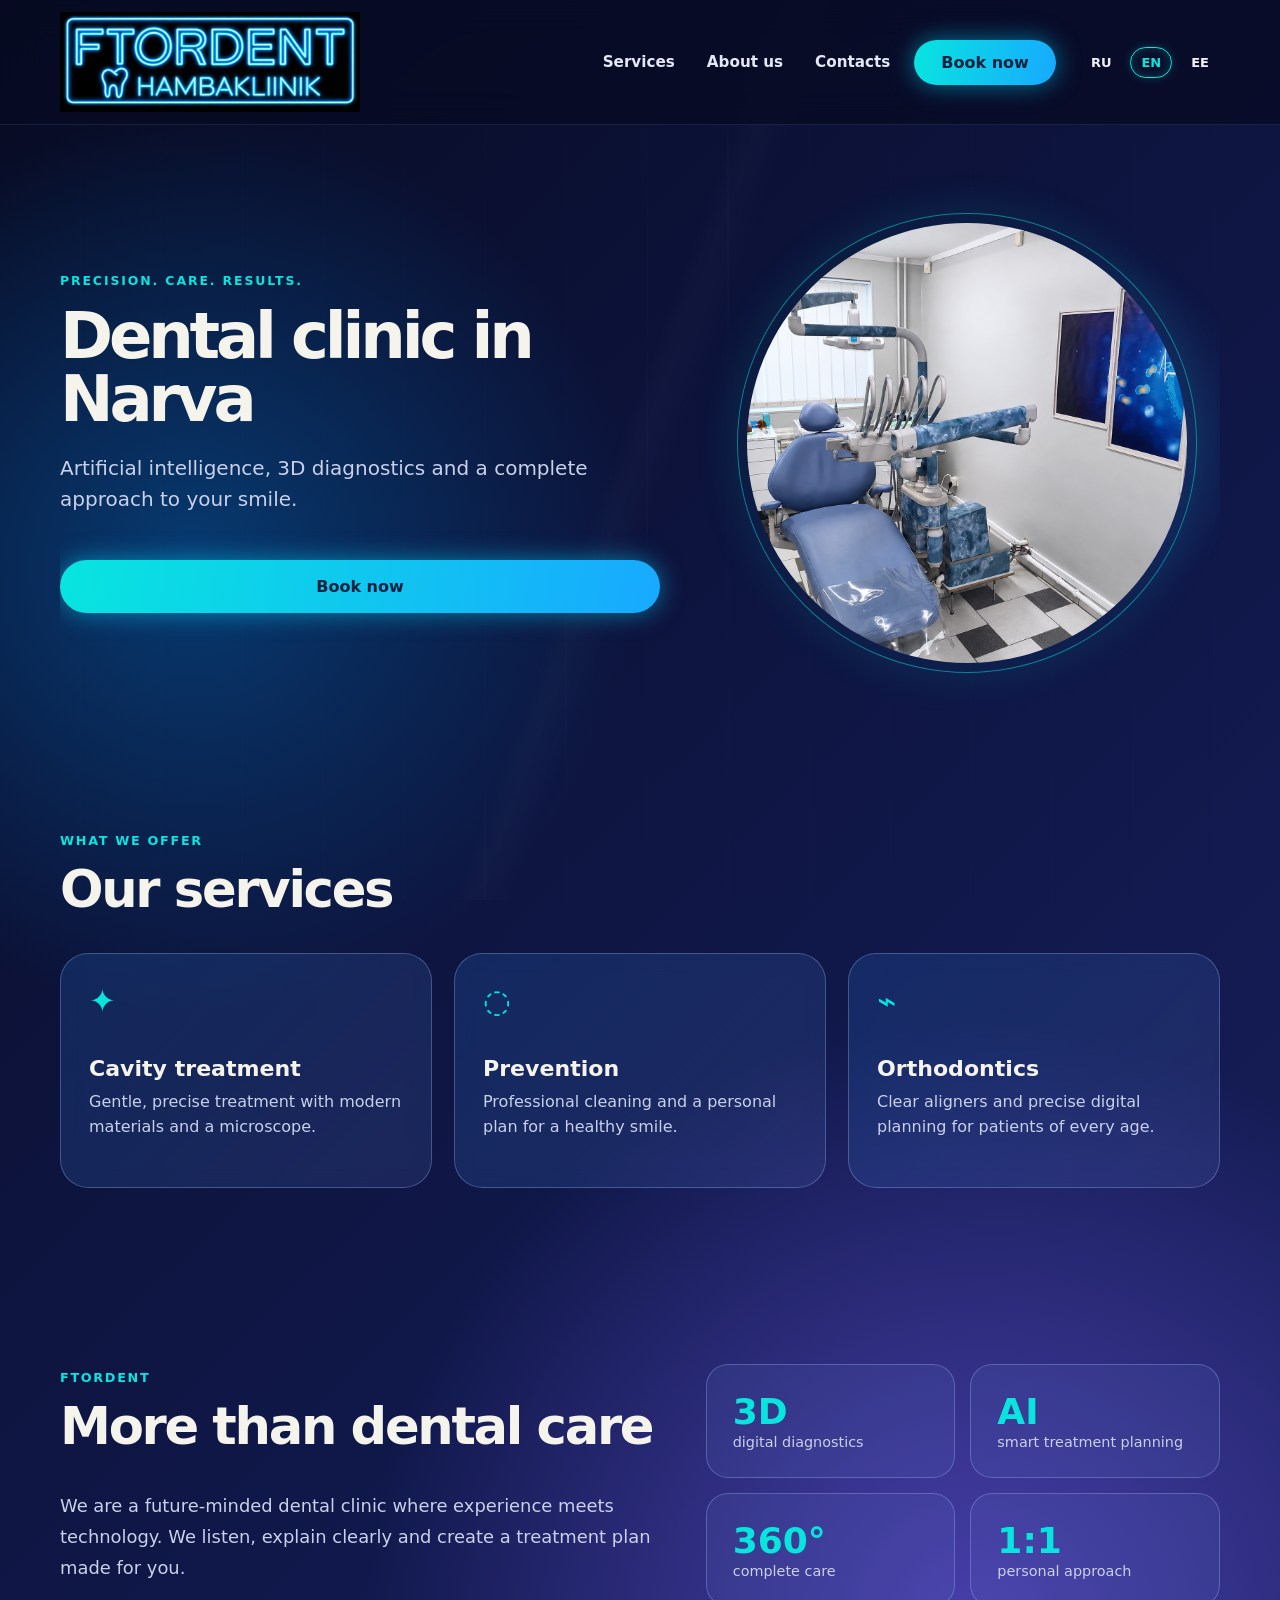
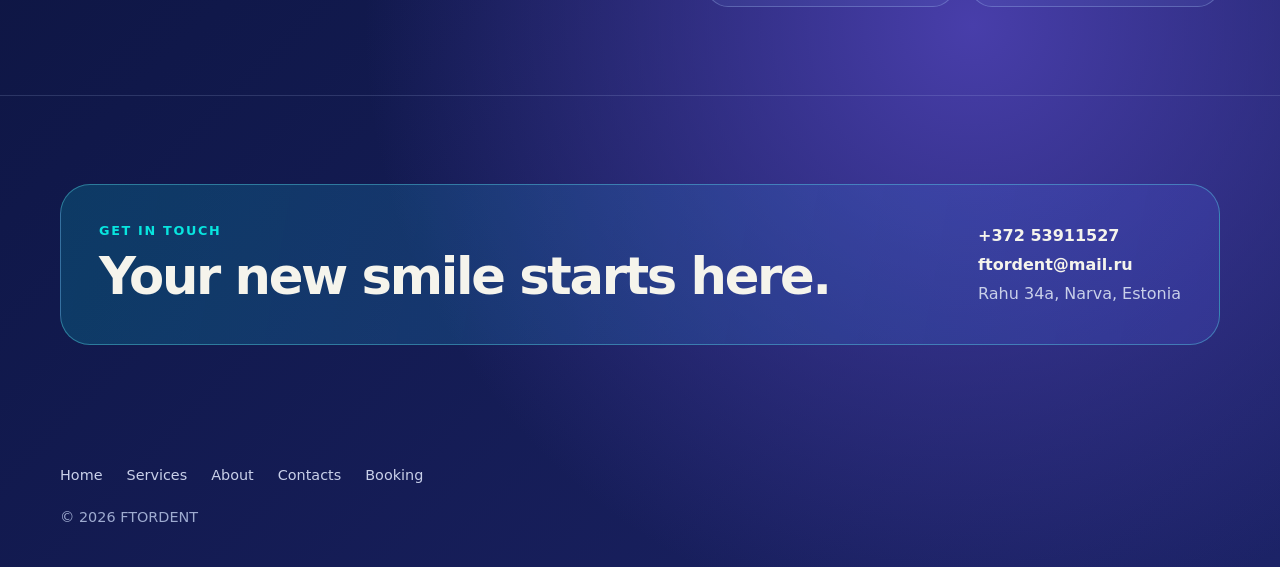
==== en/index.html @ 9f56c865 "Add files via upload" ====
<!doctype html>
<html lang="en">
<head>
  <meta charset="utf-8">
  <meta name="viewport" content="width=device-width, initial-scale=1">
  
  
  
  
  
  <title>Dentist in Narva – FTORDENT Dental Clinic</title>
  <style>
    :root { --ink:#070b22; --ink-2:#11194a; --panel:rgba(110,134,221,.14); --line:rgba(179,212,255,.28); --text:#f5f4ec; --muted:#c9d0e9; --aqua:#08e5df; --blue:#18a9ff; }
    * { box-sizing:border-box; }
    html { scroll-behavior:smooth; }
    body { margin:0; color:var(--text); font-family:Inter, ui-sans-serif, system-ui, -apple-system, BlinkMacSystemFont, "Segoe UI", sans-serif; background:radial-gradient(circle at 15% 26%, #073a70 0, transparent 28rem), radial-gradient(circle at 76% 75%, #483eaa 0, transparent 38rem), linear-gradient(135deg, var(--ink) 0%, #10184a 53%, #1c2367 100%); min-height:100vh; }
    body::before { content:""; position:fixed; inset:0; pointer-events:none; opacity:.45; background:linear-gradient(110deg, transparent 0 48%, rgba(255,255,255,.05) 50%, transparent 53%), repeating-linear-gradient(90deg, transparent 0 78px, rgba(132,169,255,.035) 80px 81px); }
    a { color:inherit; text-decoration:none; }
    .wrap { width:min(1160px, calc(100% - 44px)); margin:auto; }
    header { position:sticky; top:0; z-index:5; background:rgba(7,11,34,.72); backdrop-filter:blur(18px); border-bottom:1px solid rgba(156,189,255,.12); }
    .bar { min-height:82px; display:flex; align-items:center; gap:28px; }
    .logo { color:var(--aqua); font-weight:850; letter-spacing:.03em; display:flex; align-items:center; gap:9px; }
    .tooth { width:23px; height:23px; filter:drop-shadow(0 0 8px #20e9ff); }
    nav { display:flex; gap:32px; margin-left:auto; font-weight:650; font-size:.95rem; color:#e4e7f5; }
    nav a { transition:.2s; } nav a:hover { color:var(--aqua); }
    .book, .primary { border:0; cursor:pointer; border-radius:999px; padding:13px 27px; color:#06223f; font:inherit; font-weight:800; background:linear-gradient(100deg, var(--aqua), var(--blue)); box-shadow:0 0 25px rgba(0,213,255,.52); transition:transform .2s, box-shadow .2s; }
    .book:hover,.primary:hover { transform:translateY(-2px); box-shadow:0 0 35px rgba(0,224,255,.78); }
    .langs { display:flex; gap:8px; }
    .lang { cursor:pointer; background:none; border:1px solid transparent; color:#f1f1f6; font-weight:750; padding:7px 10px; border-radius:999px; }
    .lang.active { color:var(--aqua); border-color:var(--aqua); box-shadow:inset 0 0 11px rgba(0,229,223,.23), 0 0 10px rgba(0,229,223,.2); }
    .hero { min-height:620px; display:grid; align-items:center; padding:88px 0 72px; position:relative; overflow:hidden; }
    .hero::after { content:""; position:absolute; width:430px; height:430px; right:-5%; top:15%; border-radius:50%; background:radial-gradient(circle, rgba(58,155,255,.27), transparent 64%); filter:blur(5px); }
    .hero-content { position:relative; z-index:1; max-width:760px; }
    .eyebrow { color:var(--aqua); letter-spacing:.15em; font-size:.78rem; font-weight:800; text-transform:uppercase; }
    h1 { margin:17px 0 22px; font-size:clamp(3.1rem,7vw,6.15rem); line-height:.98; letter-spacing:-.065em; max-width:900px; }
    .lead { max-width:600px; font-size:clamp(1.05rem,2.2vw,1.35rem); line-height:1.55; color:var(--muted); }
    .hero .primary { margin-top:25px; width:min(100%, 600px); padding:17px 30px; }
    section { padding:88px 0; position:relative; }
    .section-label { color:var(--aqua); font-size:.8rem; font-weight:800; letter-spacing:.13em; text-transform:uppercase; }
    h2 { font-size:clamp(2rem,4vw,3.3rem); letter-spacing:-.045em; margin:11px 0 34px; }
    .services { display:grid; grid-template-columns:repeat(3,1fr); gap:22px; }
    .card { min-height:235px; padding:28px; border:1px solid var(--line); background:linear-gradient(135deg, rgba(30,85,164,.32), var(--panel)); border-radius:28px; backdrop-filter:blur(10px); transition:.25s; }
    .card:hover { border-color:var(--aqua); transform:translateY(-6px); box-shadow:0 0 30px rgba(0,221,243,.19); }
    .icon { color:var(--aqua); font-size:2rem; } .card h3 { font-size:1.38rem; margin:36px 0 9px; } .card p { color:var(--muted); line-height:1.55; margin:0; }
    .about-grid { display:grid; grid-template-columns:1.08fr .92fr; gap:42px; align-items:center; }
    .about p { color:var(--muted); font-size:1.12rem; line-height:1.75; max-width:640px; }
    .stats { display:grid; grid-template-columns:1fr 1fr; gap:15px; }
    .stat { padding:26px; border:1px solid var(--line); background:rgba(100,124,207,.14); border-radius:22px; } .stat b { display:block; color:var(--aqua); font-size:2.25rem; } .stat span { color:var(--muted); font-size:.9rem; }
    .contact { border-top:1px solid rgba(190,213,255,.16); } .contact-box { display:flex; justify-content:space-between; gap:30px; padding:38px; border-radius:30px; background:linear-gradient(100deg, rgba(0,214,220,.18), rgba(78,85,213,.25)); border:1px solid rgba(93,231,242,.38); }
    .contact-box h2 { margin:8px 0 0; } .details { display:grid; gap:10px; align-content:center; color:var(--muted); } .details a { color:var(--text); font-weight:700; }
    footer { padding:28px 0 42px; color:#9eabd0; font-size:.9rem; }
    dialog { border:1px solid rgba(97,236,244,.48); border-radius:26px; color:var(--text); background:#111a48; width:min(460px, calc(100% - 32px)); box-shadow:0 0 80px rgba(0,218,247,.32); } dialog::backdrop { background:rgba(1,4,16,.7); backdrop-filter:blur(5px); }
    .modal-head { display:flex; justify-content:space-between; align-items:start; } .close { background:none; border:0; color:var(--text); font-size:1.5rem; cursor:pointer; } form { display:grid; gap:15px; margin-top:22px; } input { background:rgba(255,255,255,.08); border:1px solid var(--line); border-radius:12px; padding:14px; color:white; font:inherit; }
    @media (max-width:820px) { .bar { min-height:72px; gap:14px; } nav { display:none; } .book { margin-left:auto; padding:10px 15px; } .langs { gap:2px; } .lang { padding:6px; } .hero { min-height:560px; padding:65px 0; } .services { grid-template-columns:1fr; } .card { min-height:180px; } .card h3 { margin-top:23px; } .about-grid { grid-template-columns:1fr; } .contact-box { display:block; padding:30px; } .details { margin-top:24px; } }
    @media (max-width:440px) { .wrap { width:min(100% - 28px, 1160px); } .logo span { display:none; } .book { font-size:.83rem; } h1 { font-size:3rem; } }
  </style>
  
<link rel="stylesheet" href="../brand.css"><link rel="stylesheet" href="../clinic-photo.css"><meta name="description" content="FTORDENT dental clinic in Narva at Rahu 34a. Cavity treatment, preventive dental care and orthodontics. Contact the clinic: +372 53911527."><meta name="robots" content="index, follow"><link rel="canonical" href="https://ftordent.eu/en/"><link rel="alternate" hreflang="et" href="https://ftordent.eu/">
<link rel="alternate" hreflang="ru" href="https://ftordent.eu/ru/">
<link rel="alternate" hreflang="en" href="https://ftordent.eu/en/"><link rel="alternate" hreflang="x-default" href="https://ftordent.eu/"><meta property="og:type" content="website"><meta property="og:title" content="Dentist in Narva – FTORDENT Dental Clinic"><meta property="og:description" content="FTORDENT dental clinic in Narva at Rahu 34a. Cavity treatment, preventive dental care and orthodontics. Contact the clinic: +372 53911527."><meta property="og:url" content="https://ftordent.eu/en/"><meta property="og:image" content="https://ftordent.eu/img/laud-edited.png"><script type="application/ld+json">{"@context":"https://schema.org","@type":"Dentist","@id":"https://ftordent.eu/#clinic","name":"FTORDENT","url":"https://ftordent.eu/","telephone":"+37253911527","email":"ftordent@mail.ru","image":"https://ftordent.eu/img/laud-edited.png","logo":"https://ftordent.eu/img/logo.jpg","address":{"@type":"PostalAddress","streetAddress":"Rahu 34a","addressLocality":"Narva","addressCountry":"EE"}}</script><link rel="stylesheet" href="../seo.css"></head>
<body><script>try{localStorage.setItem("ftordent-language","en")}catch{}</script>
  <header><div class="wrap bar">
    <a class="logo" href="#home" aria-label="FTORDENT home"><img class="brand-image" src="../img/logo.jpg" alt="FTORDENT Hambakliinik" width="1600" height="516"></a>
    <nav><a href="services.html" data-i18n="navServices">Services</a><a href="about.html" data-i18n="navAbout">About us</a><a href="contacts.html" data-i18n="navContact">Contacts</a></nav>
    <button class="book" data-open-modal data-i18n="book">Book now</button>
    <div class="langs" aria-label="Language"><a class="lang" data-lang="ru" href="../ru/index.html" lang="ru">RU</a><a class="lang active" data-lang="en" href="../en/index.html" lang="en" aria-current="page">EN</a><a class="lang" data-lang="et" href="../index.html" lang="et">EE</a></div>
  </div></header>
  <main>
    <section class="hero wrap" id="home"><div class="hero-content"><div class="eyebrow" data-i18n="eyebrow">Precision. Care. Results.</div><h1 data-i18n="title">Dental clinic in Narva</h1><p class="lead" data-i18n="subtitle">Artificial intelligence, 3D diagnostics and a complete approach to your smile.</p><button class="primary" data-open-modal data-i18n="book">Book now</button></div><figure class="clinic-photo"><img src="../img/laud-edited.png" alt="FTORDENT dental treatment room in Narva" width="1254" height="1254" fetchpriority="high"></figure></section>
    <section id="services"><div class="wrap"><div class="section-label" data-i18n="servicesLabel">What we offer</div><h2 data-i18n="servicesTitle">Our services</h2><div class="services">
      <article class="card"><div class="icon">✦</div><h3 data-i18n="service1">Cavity treatment</h3><p data-i18n="service1d">Gentle, precise treatment with modern materials and a microscope.</p></article>
      <article class="card"><div class="icon">◌</div><h3 data-i18n="service2">Prevention</h3><p data-i18n="service2d">Professional cleaning and a personal plan for a healthy smile.</p></article>
      <article class="card"><div class="icon">⌁</div><h3 data-i18n="service3">Orthodontics</h3><p data-i18n="service3d">Clear aligners and precise digital planning for patients of every age.</p></article>
    </div></div></section>
    <section class="about" id="about"><div class="wrap about-grid"><div><div class="section-label" data-i18n="aboutLabel">FTORDENT</div><h2 data-i18n="aboutTitle">More than dental care</h2><p data-i18n="aboutText">We are a future-minded dental clinic where experience meets technology. We listen, explain clearly and create a treatment plan made for you.</p></div><div class="stats"><div class="stat"><b>3D</b><span data-i18n="stat1">digital diagnostics</span></div><div class="stat"><b>AI</b><span data-i18n="stat2">smart treatment planning</span></div><div class="stat"><b>360°</b><span data-i18n="stat3">complete care</span></div><div class="stat"><b>1:1</b><span data-i18n="stat4">personal approach</span></div></div></div></section>
    <section class="contact" id="contact"><div class="wrap contact-box"><div><div class="section-label" data-i18n="contactLabel">Get in touch</div><h2 data-i18n="contactTitle">Your new smile starts here.</h2></div><div class="details"><a href="tel:+37253911527">+372 53911527</a><a href="mailto:ftordent@mail.ru">ftordent@mail.ru</a><span data-i18n="address">Rahu 34a, Narva, Estonia</span></div></div></section>
  </main><footer class="wrap"><ul class="site-links"><li><a href="index.html">Home</a></li><li><a href="services.html">Services</a></li><li><a href="about.html">About</a></li><li><a href="contacts.html">Contacts</a></li><li><a href="booking.html">Booking</a></li></ul>© 2026 FTORDENT</footer>
  <dialog id="booking"><div class="modal-head"><div><div class="section-label" data-i18n="book">Book now</div><h2 data-i18n="modalTitle">Book an appointment</h2></div><button class="close" aria-label="Close" onclick="booking.close()">×</button></div><form id="quick-booking"><input id="quick-name" required data-i18n-placeholder="name" placeholder="Your name"><input id="quick-phone" required type="tel" data-i18n-placeholder="phone" placeholder="Phone"><input id="quick-date" required type="date"><button class="primary" data-i18n="send">Send request</button></form></dialog>
  <script>
    const i18n={"et":{"navServices":"Teenused","navAbout":"Meist","navContact":"Kontaktid","book":"Broneeri","eyebrow":"Täpsus. Hoolivus. Tulemus.","title":"Hambakliinik Narvas","subtitle":"Tehisintellekt, 3D-diagnostika ja terviklik lähenemine teie naeratusele.","servicesLabel":"Meie võimalused","servicesTitle":"Meie teenused","service1":"Kaariese ravi","service1d":"Õrn ja täpne ravi kaasaegsete materjalide ning mikroskoobi abil.","service2":"Ennetus","service2d":"Professionaalne puhastus ja personaalne plaan terve naeratuse hoidmiseks.","service3":"Ortodontia","service3d":"Läbipaistvad kaped ja täpne digitaalne planeerimine igas vanuses patsiendile.","aboutLabel":"FTORDENT","aboutTitle":"Rohkem kui lihtsalt hambaravi","aboutText":"Oleme tulevikku vaatav hambakliinik, kus kogemus kohtub tehnoloogiaga. Kuulame, selgitame arusaadavalt ja loome raviplaani, mis sobib just teile.","stat1":"digitaalne diagnostika","stat2":"tark raviplaneerimine","stat3":"terviklik hooldus","stat4":"isiklik lähenemine","contactLabel":"Võtke ühendust","contactTitle":"Teie uus naeratus algab siit.","address":"Rahu 34a, Narva, Eesti","modalTitle":"Broneeri aeg","name":"Teie nimi","phone":"Telefon","send":"Saada päring","success":"Aitäh! Võtame teiega peagi ühendust."},"en":{"navServices":"Services","navAbout":"About us","navContact":"Contacts","book":"Book now","eyebrow":"Precision. Care. Results.","title":"Dental clinic in Narva","subtitle":"Artificial intelligence, 3D diagnostics and a complete approach to your smile.","servicesLabel":"What we offer","servicesTitle":"Our services","service1":"Cavity treatment","service1d":"Gentle, precise treatment with modern materials and a microscope.","service2":"Prevention","service2d":"Professional cleaning and a personal plan for a healthy smile.","service3":"Orthodontics","service3d":"Clear aligners and precise digital planning for patients of every age.","aboutLabel":"FTORDENT","aboutTitle":"More than dental care","aboutText":"We are a future-minded dental clinic where experience meets technology. We listen, explain clearly and create a treatment plan made for you.","stat1":"digital diagnostics","stat2":"smart treatment planning","stat3":"complete care","stat4":"personal approach","contactLabel":"Get in touch","contactTitle":"Your new smile starts here.","address":"Rahu 34a, Narva, Estonia","modalTitle":"Book an appointment","name":"Your name","phone":"Phone","send":"Send request","success":"Thank you! We will contact you shortly."},"ru":{"navServices":"Услуги","navAbout":"О нас","navContact":"Контакты","book":"Записаться","eyebrow":"Точность. Забота. Результат.","title":"Стоматология в Нарве","subtitle":"Искусственный интеллект, 3D-диагностика и комплексный подход к вашей улыбке.","servicesLabel":"Наши возможности","servicesTitle":"Наши услуги","service1":"Лечение кариеса","service1d":"Бережное и точное лечение современными материалами и под микроскопом.","service2":"Профилактика","service2d":"Профессиональная чистка и персональный план для здоровой улыбки.","service3":"Ортодонтия","service3d":"Прозрачные элайнеры и точное цифровое планирование для пациентов любого возраста.","aboutLabel":"FTORDENT","aboutTitle":"Больше, чем стоматология","aboutText":"Мы — современная стоматологическая клиника, где опыт встречается с технологиями. Мы слушаем, понятно объясняем и создаём план лечения именно для вас.","stat1":"цифровая диагностика","stat2":"умное планирование лечения","stat3":"комплексная забота","stat4":"личный подход","contactLabel":"Свяжитесь с нами","contactTitle":"Ваша новая улыбка начинается здесь.","address":"Раху 34а, Нарва, Эстония","modalTitle":"Записаться на приём","name":"Ваше имя","phone":"Телефон","send":"Отправить заявку","success":"Спасибо! Мы скоро свяжемся с вами."}};
    let current=localStorage.getItem('ftordent-language')||'et'; const booking=document.querySelector('#booking');
    function setLang(lang){current=lang; localStorage.setItem('ftordent-language',lang); document.documentElement.lang=lang; document.querySelectorAll('[data-i18n]').forEach(e=>e.textContent=i18n[lang][e.dataset.i18n]); document.querySelectorAll('[data-i18n-placeholder]').forEach(e=>e.placeholder=i18n[lang][e.dataset.i18nPlaceholder]); document.querySelectorAll('.lang').forEach(e=>e.classList.toggle('active',e.dataset.lang===lang));}
    document.querySelectorAll('.lang').forEach(b=>b.addEventListener('click',()=>setLang(b.dataset.lang))); setLang(current); document.querySelectorAll('[data-open-modal]').forEach(b=>b.addEventListener('click',()=>booking.showModal())); const quickDate=document.querySelector('#quick-date'); quickDate.min=new Date().toISOString().slice(0,10); 
  </script><script src="../contact-fix.js"></script>
<script src="../sms-client.js"></script></body></html>
---- brand.css ----
/* Shared logo sizing for every page; preserve the original artwork. */
header .bar { min-height: 124px; gap: 24px; padding-top: 12px; padding-bottom: 12px; }
header .logo { display: flex; flex: 0 0 auto; width: 300px; max-width: 100%; }
header .logo .brand-image { display: block; width: 100%; height: auto; object-fit: contain; border-radius: 0; }
header .book { white-space: nowrap; }
@media (max-width: 1100px) {
  header nav { gap: 18px; }
  header .bar { gap: 16px; }
  header .logo { width: 270px; }
}
@media (max-width: 980px) {
  header nav { display: none; }
  header .book { margin-left: auto; }
}
@media (max-width: 600px) {
  header .bar { display: grid; grid-template-columns: 1fr auto; gap: 10px 12px; padding-top: 12px; padding-bottom: 12px; }
  header .logo { grid-column: 1 / -1; width: 280px; justify-self: center; }
  header .book { margin-left: 0; justify-self: start; }
  header .langs { justify-self: end; }
}
---- clinic-photo.css ----
.hero.wrap { grid-template-columns:minmax(0, 1.2fr) minmax(0, 1fr); gap:48px; overflow:hidden; }
.hero .hero-content { min-width:0; }
.hero h1 { font-size:clamp(3rem, 5vw, 4.6rem); }
.hero .lead { font-size:clamp(1.05rem, 1.6vw, 1.25rem); }
.clinic-photo { position:relative; z-index:1; width:100%; max-width:460px; aspect-ratio:1; margin:0; justify-self:center; border-radius:50%; padding:9px; border:1px solid rgba(8,229,223,.5); background:rgba(8,229,223,.04); box-shadow:0 0 45px rgba(8,229,223,.12); }
.clinic-photo img { display:block; width:100%; height:100%; object-fit:cover; border-radius:50%; }
@media(max-width:900px) {
  .hero.wrap { grid-template-columns:1fr; gap:42px; }
  .hero .hero-content { max-width:720px; }
  .hero h1 { font-size:clamp(3rem, 7vw, 4.6rem); }
  .clinic-photo { width:min(100%, 400px); }
}
@media(max-width:440px) {
  .clinic-photo { width:min(100%, 310px); padding:6px; }
}
---- seo.css ----
.site-links { display:flex; flex-wrap:wrap; gap:12px 24px; padding:0; margin:0 0 20px; list-style:none; }
.site-links a { display:inline-block; padding:6px 0; color:#c9d0e9; }
.site-links a:hover { color:#08e5df; }
.site-links a:focus-visible, a.lang:focus-visible { outline:2px solid #08e5df; outline-offset:4px; }
a.lang { display:inline-flex; align-items:center; justify-content:center; font-size:13px; }
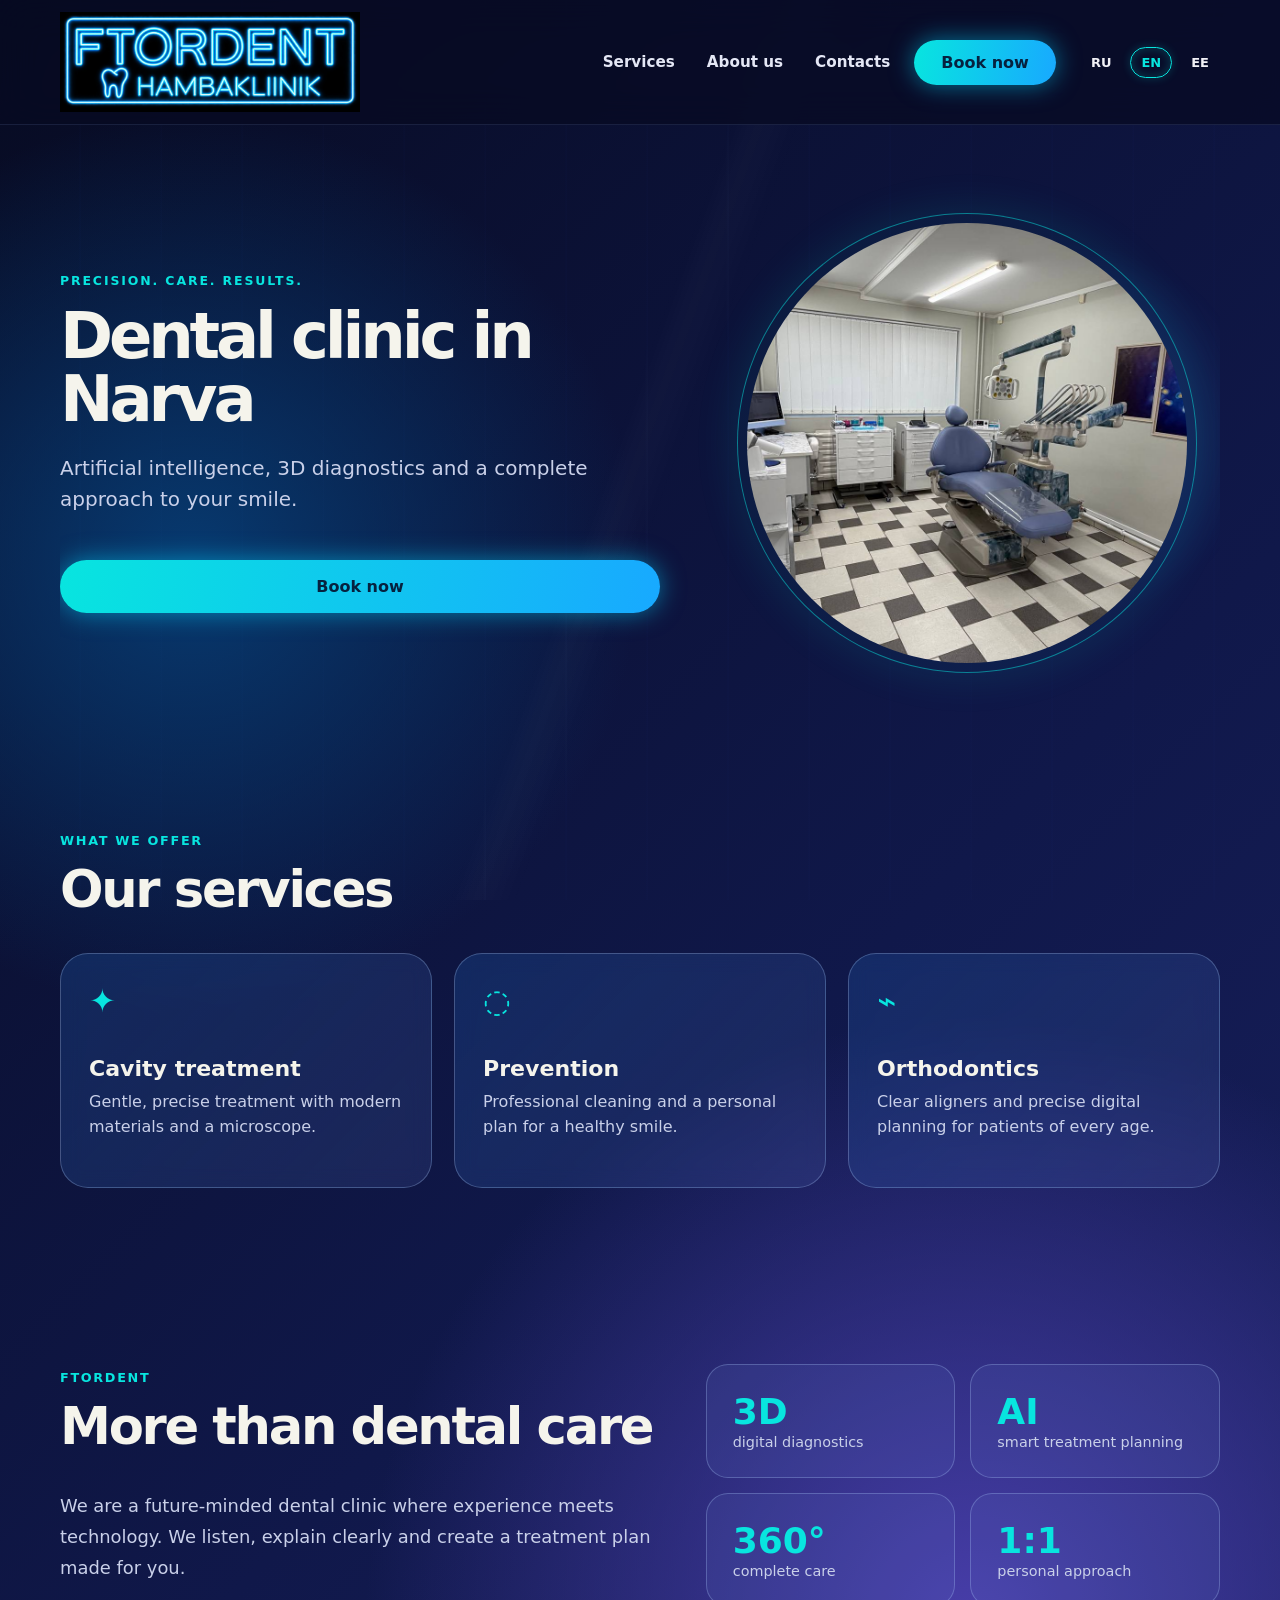
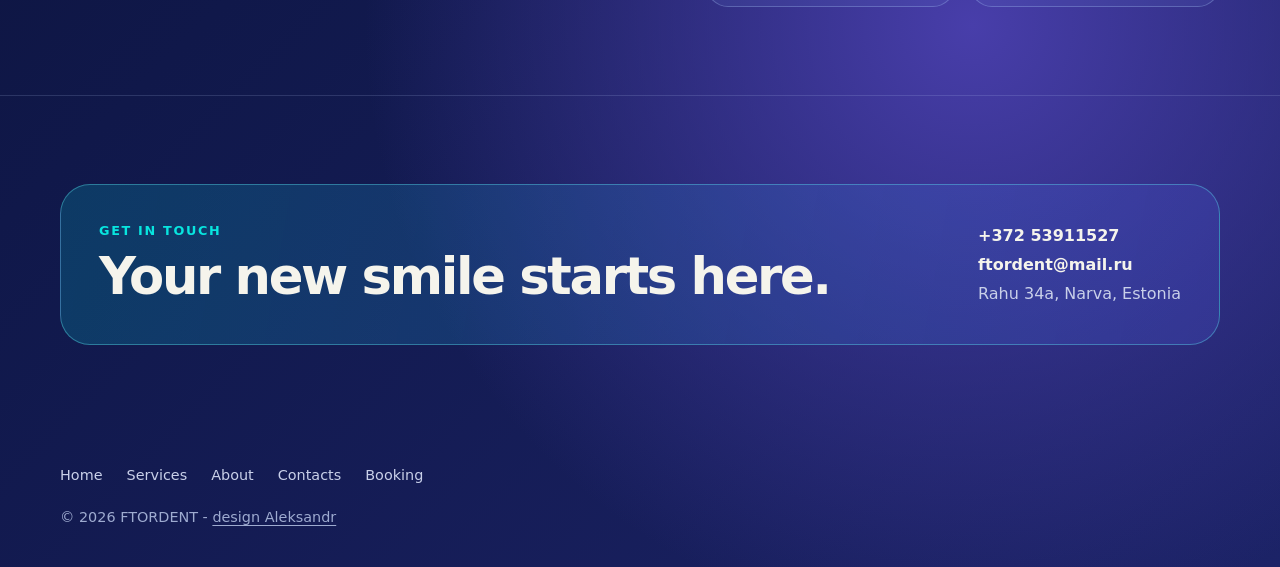
==== commit cad252d6: "Add files via upload" ====
--- a/en/index.html
+++ b/en/index.html
@@ -57,7 +57,7 @@
   
 <link rel="stylesheet" href="../brand.css"><link rel="stylesheet" href="../clinic-photo.css"><meta name="description" content="FTORDENT dental clinic in Narva at Rahu 34a. Cavity treatment, preventive dental care and orthodontics. Contact the clinic: +372 53911527."><meta name="robots" content="index, follow"><link rel="canonical" href="https://ftordent.eu/en/"><link rel="alternate" hreflang="et" href="https://ftordent.eu/">
 <link rel="alternate" hreflang="ru" href="https://ftordent.eu/ru/">
-<link rel="alternate" hreflang="en" href="https://ftordent.eu/en/"><link rel="alternate" hreflang="x-default" href="https://ftordent.eu/"><meta property="og:type" content="website"><meta property="og:title" content="Dentist in Narva – FTORDENT Dental Clinic"><meta property="og:description" content="FTORDENT dental clinic in Narva at Rahu 34a. Cavity treatment, preventive dental care and orthodontics. Contact the clinic: +372 53911527."><meta property="og:url" content="https://ftordent.eu/en/"><meta property="og:image" content="https://ftordent.eu/img/laud-edited.png"><script type="application/ld+json">{"@context":"https://schema.org","@type":"Dentist","@id":"https://ftordent.eu/#clinic","name":"FTORDENT","url":"https://ftordent.eu/","telephone":"+37253911527","email":"ftordent@mail.ru","image":"https://ftordent.eu/img/laud-edited.png","logo":"https://ftordent.eu/img/logo.jpg","address":{"@type":"PostalAddress","streetAddress":"Rahu 34a","addressLocality":"Narva","addressCountry":"EE"}}</script><link rel="stylesheet" href="../seo.css"></head>
+<link rel="alternate" hreflang="en" href="https://ftordent.eu/en/"><link rel="alternate" hreflang="x-default" href="https://ftordent.eu/"><meta property="og:type" content="website"><meta property="og:title" content="Dentist in Narva – FTORDENT Dental Clinic"><meta property="og:description" content="FTORDENT dental clinic in Narva at Rahu 34a. Cavity treatment, preventive dental care and orthodontics. Contact the clinic: +372 53911527."><meta property="og:url" content="https://ftordent.eu/en/"><meta property="og:image" content="https://ftordent.eu/img/laud-edited.png"><script type="application/ld+json">{"@context":"https://schema.org","@type":"Dentist","@id":"https://ftordent.eu/#clinic","name":"FTORDENT","url":"https://ftordent.eu/","telephone":"+37253911527","email":"ftordent@mail.ru","image":"https://ftordent.eu/img/laud-edited.png","logo":"https://ftordent.eu/img/logo.jpg","address":{"@type":"PostalAddress","streetAddress":"Rahu 34a","addressLocality":"Narva","addressCountry":"EE"}}</script><link rel="stylesheet" href="../seo.css"><link rel="icon" type="image/svg+xml" sizes="any" href="../favicon.svg"></head>
 <body><script>try{localStorage.setItem("ftordent-language","en")}catch{}</script>
   <header><div class="wrap bar">
     <a class="logo" href="#home" aria-label="FTORDENT home"><img class="brand-image" src="../img/logo.jpg" alt="FTORDENT Hambakliinik" width="1600" height="516"></a>
@@ -66,7 +66,7 @@
     <div class="langs" aria-label="Language"><a class="lang" data-lang="ru" href="../ru/index.html" lang="ru">RU</a><a class="lang active" data-lang="en" href="../en/index.html" lang="en" aria-current="page">EN</a><a class="lang" data-lang="et" href="../index.html" lang="et">EE</a></div>
   </div></header>
   <main>
-    <section class="hero wrap" id="home"><div class="hero-content"><div class="eyebrow" data-i18n="eyebrow">Precision. Care. Results.</div><h1 data-i18n="title">Dental clinic in Narva</h1><p class="lead" data-i18n="subtitle">Artificial intelligence, 3D diagnostics and a complete approach to your smile.</p><button class="primary" data-open-modal data-i18n="book">Book now</button></div><figure class="clinic-photo"><img src="../img/laud-edited.png" alt="FTORDENT dental treatment room in Narva" width="1254" height="1254" fetchpriority="high"></figure></section>
+    <section class="hero wrap" id="home"><div class="hero-content"><div class="eyebrow" data-i18n="eyebrow">Precision. Care. Results.</div><h1 data-i18n="title">Dental clinic in Narva</h1><p class="lead" data-i18n="subtitle">Artificial intelligence, 3D diagnostics and a complete approach to your smile.</p><button class="primary" data-open-modal data-i18n="book">Book now</button></div><figure class="clinic-photo"><img src="../img/kabin.jpg" alt="FTORDENT dental treatment room in Narva" width="1254" height="1254" fetchpriority="high"></figure></section>
     <section id="services"><div class="wrap"><div class="section-label" data-i18n="servicesLabel">What we offer</div><h2 data-i18n="servicesTitle">Our services</h2><div class="services">
       <article class="card"><div class="icon">✦</div><h3 data-i18n="service1">Cavity treatment</h3><p data-i18n="service1d">Gentle, precise treatment with modern materials and a microscope.</p></article>
       <article class="card"><div class="icon">◌</div><h3 data-i18n="service2">Prevention</h3><p data-i18n="service2d">Professional cleaning and a personal plan for a healthy smile.</p></article>
@@ -74,7 +74,7 @@
     </div></div></section>
     <section class="about" id="about"><div class="wrap about-grid"><div><div class="section-label" data-i18n="aboutLabel">FTORDENT</div><h2 data-i18n="aboutTitle">More than dental care</h2><p data-i18n="aboutText">We are a future-minded dental clinic where experience meets technology. We listen, explain clearly and create a treatment plan made for you.</p></div><div class="stats"><div class="stat"><b>3D</b><span data-i18n="stat1">digital diagnostics</span></div><div class="stat"><b>AI</b><span data-i18n="stat2">smart treatment planning</span></div><div class="stat"><b>360°</b><span data-i18n="stat3">complete care</span></div><div class="stat"><b>1:1</b><span data-i18n="stat4">personal approach</span></div></div></div></section>
     <section class="contact" id="contact"><div class="wrap contact-box"><div><div class="section-label" data-i18n="contactLabel">Get in touch</div><h2 data-i18n="contactTitle">Your new smile starts here.</h2></div><div class="details"><a href="tel:+37253911527">+372 53911527</a><a href="mailto:ftordent@mail.ru">ftordent@mail.ru</a><span data-i18n="address">Rahu 34a, Narva, Estonia</span></div></div></section>
-  </main><footer class="wrap"><ul class="site-links"><li><a href="index.html">Home</a></li><li><a href="services.html">Services</a></li><li><a href="about.html">About</a></li><li><a href="contacts.html">Contacts</a></li><li><a href="booking.html">Booking</a></li></ul>© 2026 FTORDENT</footer>
+  </main><footer class="wrap"><ul class="site-links"><li><a href="index.html">Home</a></li><li><a href="services.html">Services</a></li><li><a href="about.html">About</a></li><li><a href="contacts.html">Contacts</a></li><li><a href="booking.html">Booking</a></li></ul>© 2026 FTORDENT - <a href="https://www.facebook.com/alex.kruusi" style="text-decoration:underline;text-underline-offset:3px">design Aleksandr</a></footer>
   <dialog id="booking"><div class="modal-head"><div><div class="section-label" data-i18n="book">Book now</div><h2 data-i18n="modalTitle">Book an appointment</h2></div><button class="close" aria-label="Close" onclick="booking.close()">×</button></div><form id="quick-booking"><input id="quick-name" required data-i18n-placeholder="name" placeholder="Your name"><input id="quick-phone" required type="tel" data-i18n-placeholder="phone" placeholder="Phone"><input id="quick-date" required type="date"><button class="primary" data-i18n="send">Send request</button></form></dialog>
   <script>
     const i18n={"et":{"navServices":"Teenused","navAbout":"Meist","navContact":"Kontaktid","book":"Broneeri","eyebrow":"Täpsus. Hoolivus. Tulemus.","title":"Hambakliinik Narvas","subtitle":"Tehisintellekt, 3D-diagnostika ja terviklik lähenemine teie naeratusele.","servicesLabel":"Meie võimalused","servicesTitle":"Meie teenused","service1":"Kaariese ravi","service1d":"Õrn ja täpne ravi kaasaegsete materjalide ning mikroskoobi abil.","service2":"Ennetus","service2d":"Professionaalne puhastus ja personaalne plaan terve naeratuse hoidmiseks.","service3":"Ortodontia","service3d":"Läbipaistvad kaped ja täpne digitaalne planeerimine igas vanuses patsiendile.","aboutLabel":"FTORDENT","aboutTitle":"Rohkem kui lihtsalt hambaravi","aboutText":"Oleme tulevikku vaatav hambakliinik, kus kogemus kohtub tehnoloogiaga. Kuulame, selgitame arusaadavalt ja loome raviplaani, mis sobib just teile.","stat1":"digitaalne diagnostika","stat2":"tark raviplaneerimine","stat3":"terviklik hooldus","stat4":"isiklik lähenemine","contactLabel":"Võtke ühendust","contactTitle":"Teie uus naeratus algab siit.","address":"Rahu 34a, Narva, Eesti","modalTitle":"Broneeri aeg","name":"Teie nimi","phone":"Telefon","send":"Saada päring","success":"Aitäh! Võtame teiega peagi ühendust."},"en":{"navServices":"Services","navAbout":"About us","navContact":"Contacts","book":"Book now","eyebrow":"Precision. Care. Results.","title":"Dental clinic in Narva","subtitle":"Artificial intelligence, 3D diagnostics and a complete approach to your smile.","servicesLabel":"What we offer","servicesTitle":"Our services","service1":"Cavity treatment","service1d":"Gentle, precise treatment with modern materials and a microscope.","service2":"Prevention","service2d":"Professional cleaning and a personal plan for a healthy smile.","service3":"Orthodontics","service3d":"Clear aligners and precise digital planning for patients of every age.","aboutLabel":"FTORDENT","aboutTitle":"More than dental care","aboutText":"We are a future-minded dental clinic where experience meets technology. We listen, explain clearly and create a treatment plan made for you.","stat1":"digital diagnostics","stat2":"smart treatment planning","stat3":"complete care","stat4":"personal approach","contactLabel":"Get in touch","contactTitle":"Your new smile starts here.","address":"Rahu 34a, Narva, Estonia","modalTitle":"Book an appointment","name":"Your name","phone":"Phone","send":"Send request","success":"Thank you! We will contact you shortly."},"ru":{"navServices":"Услуги","navAbout":"О нас","navContact":"Контакты","book":"Записаться","eyebrow":"Точность. Забота. Результат.","title":"Стоматология в Нарве","subtitle":"Искусственный интеллект, 3D-диагностика и комплексный подход к вашей улыбке.","servicesLabel":"Наши возможности","servicesTitle":"Наши услуги","service1":"Лечение кариеса","service1d":"Бережное и точное лечение современными материалами и под микроскопом.","service2":"Профилактика","service2d":"Профессиональная чистка и персональный план для здоровой улыбки.","service3":"Ортодонтия","service3d":"Прозрачные элайнеры и точное цифровое планирование для пациентов любого возраста.","aboutLabel":"FTORDENT","aboutTitle":"Больше, чем стоматология","aboutText":"Мы — современная стоматологическая клиника, где опыт встречается с технологиями. Мы слушаем, понятно объясняем и создаём план лечения именно для вас.","stat1":"цифровая диагностика","stat2":"умное планирование лечения","stat3":"комплексная забота","stat4":"личный подход","contactLabel":"Свяжитесь с нами","contactTitle":"Ваша новая улыбка начинается здесь.","address":"Раху 34а, Нарва, Эстония","modalTitle":"Записаться на приём","name":"Ваше имя","phone":"Телефон","send":"Отправить заявку","success":"Спасибо! Мы скоро свяжемся с вами."}};
